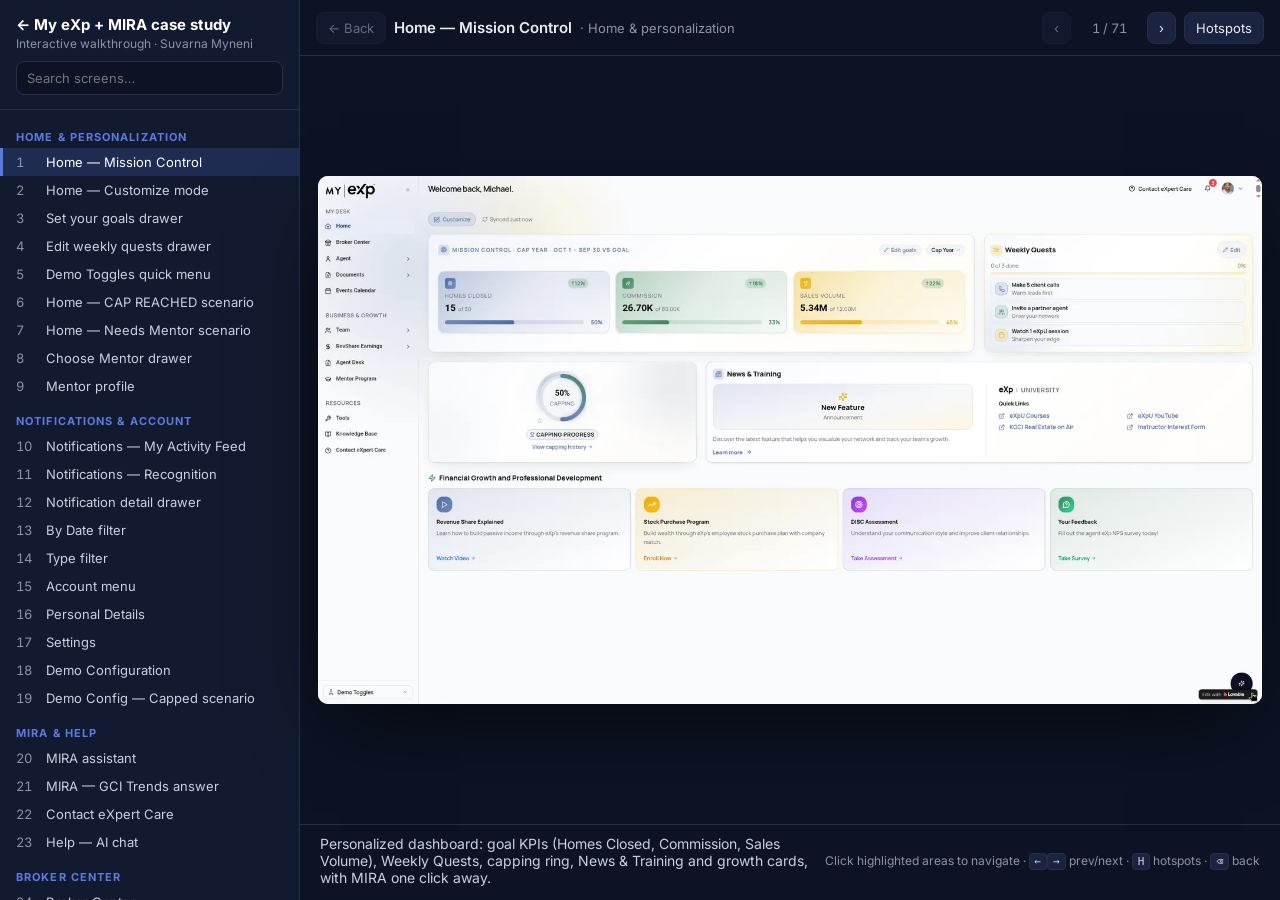
==== walkthrough.html @ e27c68a8 "Publish My eXp + MIRA case study" ====
<!doctype html><html lang="en"><head><meta charset="utf-8"><meta name="viewport" content="width=device-width,initial-scale=1">
<title>My eXp + MIRA — Interactive walkthrough · Suvarna Myneni</title>
<link rel="preconnect" href="https://fonts.googleapis.com"><link href="https://fonts.googleapis.com/css2?family=Inter:wght@400;500;600;700&display=swap" rel="stylesheet">
<style>
:root{--ink:#0f1b33;--muted:#8a93a8;--line:#262f45;--bg:#0d1324;--panel:#121a2f;--brand:#5b7be0;--hot:rgba(91,123,224,.28)}
*{box-sizing:border-box}html,body{height:100%;margin:0}
body{font-family:Inter,system-ui,sans-serif;background:var(--bg);color:#e8ecf5;display:grid;grid-template-columns:300px 1fr;grid-template-rows:56px 1fr auto;grid-template-areas:"side top" "side stage" "side cap";overflow:hidden}
aside{grid-area:side;background:var(--panel);border-right:1px solid var(--line);display:flex;flex-direction:column;min-height:0}
aside .head{padding:14px 16px;border-bottom:1px solid var(--line)}
aside .head a{color:#fff;text-decoration:none;font-weight:700;font-size:15px}
aside .head small{display:block;color:var(--muted);font-size:12px;margin-top:2px}
aside input{width:100%;margin-top:10px;padding:8px 10px;border-radius:8px;border:1px solid var(--line);background:#0d1324;color:#fff;font:inherit;font-size:13px}
#list{overflow:auto;padding:6px 0 20px;flex:1}
#list h4{margin:14px 16px 4px;font-size:11px;letter-spacing:.1em;text-transform:uppercase;color:var(--brand)}
#list button{display:flex;gap:8px;width:100%;text-align:left;background:none;border:0;color:#c9d0e0;padding:6px 16px;font:inherit;font-size:13px;cursor:pointer}
#list button span{color:var(--muted);font-variant-numeric:tabular-nums;min-width:22px}
#list button:hover{background:#1a2440;color:#fff}
#list button.on{background:#1f2c52;color:#fff;box-shadow:inset 3px 0 var(--brand)}
.top{grid-area:top;display:flex;align-items:center;gap:8px;padding:0 16px;border-bottom:1px solid var(--line)}
.top .t{font-weight:600;font-size:15px;white-space:nowrap;overflow:hidden;text-overflow:ellipsis}
.top .sec{color:var(--muted);font-size:13px;white-space:nowrap}
.top .sp{flex:1}
.ib{background:#1a2440;border:1px solid var(--line);color:#e8ecf5;border-radius:8px;padding:7px 11px;font:inherit;font-size:13px;cursor:pointer;white-space:nowrap}
.ib:hover{background:#243159}.ib:disabled{opacity:.4;cursor:default}
.ib.on{background:var(--brand);border-color:var(--brand)}
#count{color:var(--muted);font-size:13px;font-variant-numeric:tabular-nums;min-width:60px;text-align:center}
.stage{grid-area:stage;position:relative;display:flex;align-items:center;justify-content:center;padding:18px;min-height:0;min-width:0}
#frame{position:relative;box-shadow:0 30px 80px -20px rgba(0,0,0,.7);border-radius:10px;overflow:hidden;background:#fff}
#frame img{display:block;width:100%;height:100%;user-select:none;-webkit-user-drag:none}
#hs{position:absolute;inset:0}
#hs a{position:absolute;border-radius:6px;cursor:pointer;transition:background .25s,box-shadow .25s}
#hs a:hover{background:rgba(91,123,224,.12)}
.flash #hs a,.show #hs a{background:var(--hot);box-shadow:0 0 0 2px rgba(91,123,224,.85) inset}
.cap{grid-area:cap;padding:10px 20px 14px;border-top:1px solid var(--line);font-size:14px;color:#c9d0e0;display:flex;gap:16px;align-items:center}
.cap p{margin:0;flex:1}.cap kbd{background:#1a2440;border:1px solid var(--line);border-radius:4px;padding:1px 5px;font-size:11px;color:#c9d0e0}
.hint{color:var(--muted);font-size:12px;white-space:nowrap}
#tip{position:fixed;pointer-events:none;background:#000c;color:#fff;font-size:12px;padding:4px 8px;border-radius:6px;display:none;z-index:9}
#menuBtn{display:none}
@media(max-width:900px){body{grid-template-columns:1fr;grid-template-areas:"top" "stage" "cap"}aside{position:fixed;z-index:10;left:0;top:0;bottom:0;width:290px;transform:translateX(-100%);transition:transform .25s}body.nav aside{transform:none}#menuBtn{display:inline-block}.hint,.top .sec{display:none}}
</style></head><body>
<aside><div class="head"><a href="index.html">← My eXp + MIRA case study</a><small>Interactive walkthrough · Suvarna Myneni</small><input id="q" placeholder="Search screens…" aria-label="Search screens"></div><div id="list"></div></aside>
<div class="top"><button class="ib" id="menuBtn" aria-label="Screens">☰</button><button class="ib" id="back" title="Back (Backspace)">← Back</button><div class="t" id="title"></div><div class="sec" id="sec"></div><div class="sp"></div><button class="ib" id="prev" title="Previous (←)">‹</button><span id="count"></span><button class="ib" id="next" title="Next (→)">›</button><button class="ib" id="toggle" title="Show hotspots (H)">Hotspots</button></div>
<div class="stage" id="stage"><div id="frame"><img id="img" alt=""><div id="hs"></div></div></div>
<div class="cap"><p id="desc"></p><span class="hint">Click highlighted areas to navigate · <kbd>←</kbd><kbd>→</kbd> prev/next · <kbd>H</kbd> hotspots · <kbd>⌫</kbd> back</span></div>
<div id="tip"></div>
<script src="screens.js"></script>
<script>
const S=window.SCREENS,W=1920,H=1072,idx={};S.forEach((s,i)=>idx[s.id]=i);
let cur=0,hist=[],show=false;
const $=id=>document.getElementById(id),img=$('img'),hs=$('hs'),frame=$('frame'),tip=$('tip');
// side list
function buildList(f=''){f=f.toLowerCase();let h='',last='';S.forEach((s,i)=>{if(f&&!(s.title+' '+s.section+' '+s.desc).toLowerCase().includes(f))return;if(s.section!==last){h+=`<h4>${s.section}</h4>`;last=s.section}h+=`<button data-i="${i}" class="${i===cur?'on':''}"><span>${i+1}</span>${s.title}</button>`});$('list').innerHTML=h}
$('list').onclick=e=>{const b=e.target.closest('button');if(b){go(+b.dataset.i,true);document.body.classList.remove('nav')}};
$('q').oninput=e=>buildList(e.target.value);
function fit(){const st=$('stage'),pw=st.clientWidth-36,ph=st.clientHeight-36;let w=pw,h=w*H/W;if(h>ph){h=ph;w=h*W/H}frame.style.width=w+'px';frame.style.height=h+'px'}
addEventListener('resize',fit);
function render(){const s=S[cur];img.src='img/'+s.file+'.webp';img.alt=s.title;$('title').textContent=s.title;$('sec').textContent='· '+s.section;$('desc').textContent=s.desc;$('count').textContent=(cur+1)+' / '+S.length;
hs.innerHTML=s.hotspots.map(h=>`<a href="#${h.to}" data-to="${h.to}" data-l="${h.label.replace(/"/g,'&quot;')} → ${S[idx[h.to]].title.replace(/"/g,'&quot;')}" style="left:${h.x/W*100}%;top:${h.y/H*100}%;width:${h.w/W*100}%;height:${h.h/H*100}%"></a>`).join('');
$('back').disabled=!hist.length;$('prev').disabled=cur===0;$('next').disabled=cur===S.length-1;
document.querySelectorAll('#list button').forEach(b=>b.classList.toggle('on',+b.dataset.i===cur));const on=document.querySelector('#list button.on');on&&on.scrollIntoView({block:'nearest'});
[cur-1,cur+1].forEach(j=>{if(S[j]){const p=new Image();p.src='img/'+S[j].file+'.webp'}});s.hotspots.forEach(h=>{const p=new Image();p.src='img/'+S[idx[h.to]].file+'.webp'});
document.title=s.title+' · MY eXp Plus walkthrough';if(location.hash.slice(1)!==s.id)history.replaceState(null,'','#'+s.id)}
function go(i,push){if(i<0||i>=S.length||i===cur&&push)return;if(push)hist.push(cur);cur=i;render()}
hs.onclick=e=>{const a=e.target.closest('a');if(a){e.preventDefault();e.stopPropagation();tip.style.display='none';go(idx[a.dataset.to],true)}};
frame.addEventListener('click',e=>{if(e.target.closest('#hs a'))return;frame.classList.remove('flash');void frame.offsetWidth;frame.classList.add('flash');clearTimeout(frame._t);frame._t=setTimeout(()=>frame.classList.remove('flash'),700)});
hs.onmousemove=e=>{const a=e.target.closest('a');if(a){tip.textContent=a.dataset.l;tip.style.display='block';tip.style.left=Math.min(e.clientX+14,innerWidth-tip.offsetWidth-8)+'px';tip.style.top=(e.clientY+16)+'px'}else tip.style.display='none'};
hs.onmouseleave=()=>tip.style.display='none';
$('back').onclick=()=>{if(hist.length){cur=hist.pop();render()}};
$('prev').onclick=()=>go(cur-1,true);$('next').onclick=()=>go(cur+1,true);
$('toggle').onclick=()=>{show=!show;frame.classList.toggle('show',show);$('toggle').classList.toggle('on',show)};
$('menuBtn').onclick=()=>document.body.classList.toggle('nav');
addEventListener('keydown',e=>{if(e.target.tagName==='INPUT')return;if(e.key==='ArrowRight')go(cur+1,true);else if(e.key==='ArrowLeft')go(cur-1,true);else if(e.key==='Backspace'){e.preventDefault();$('back').click()}else if(e.key==='h'||e.key==='H')$('toggle').click()});
addEventListener('hashchange',()=>{const i=idx[location.hash.slice(1)];if(i!==undefined&&i!==cur)go(i,true)});
const start=idx[location.hash.slice(1)];cur=start!==undefined?start:0;buildList();render();fit();
</script></body></html>
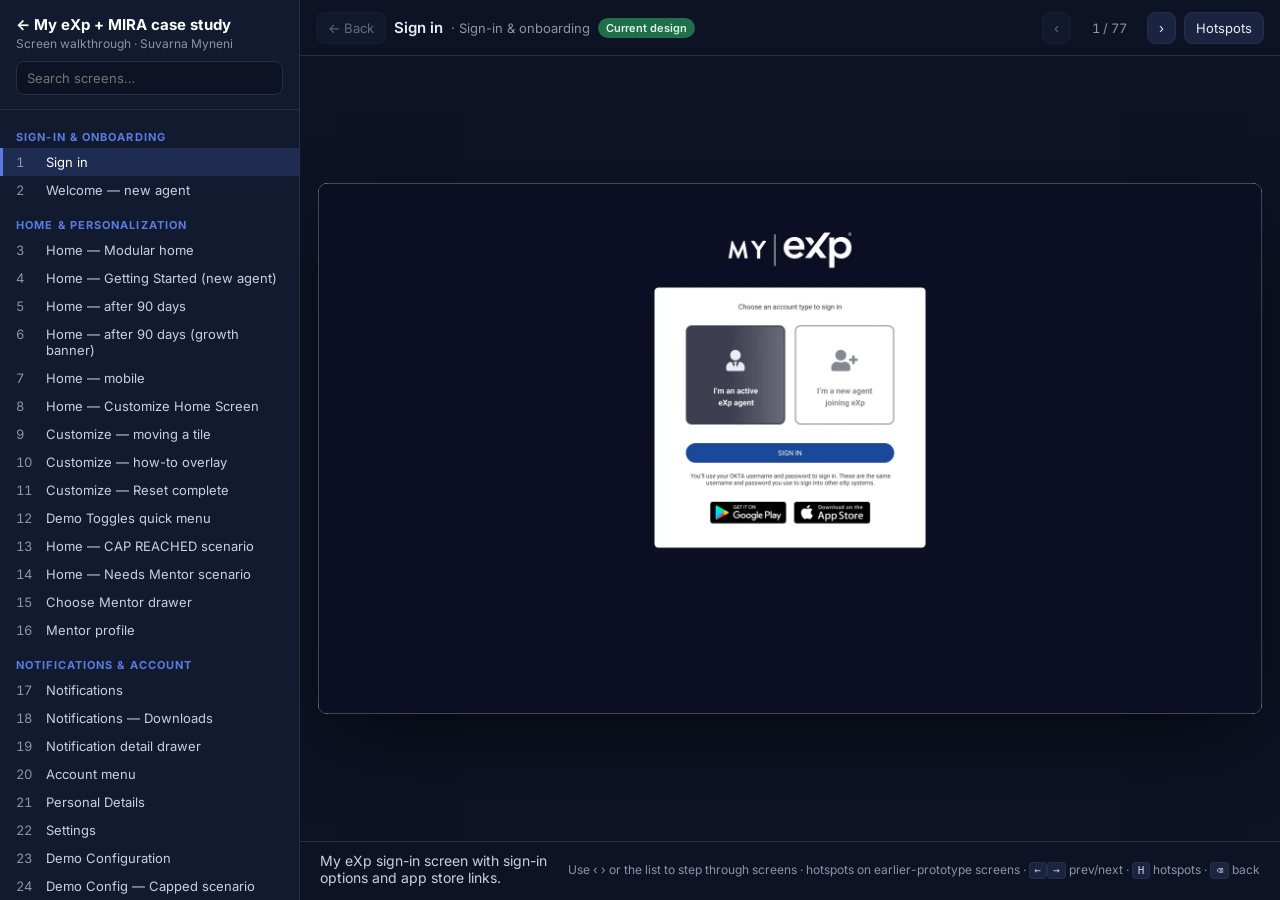
==== commit 808bca19: "Update screens to current Figma design; add Before and After section" ====
--- a/walkthrough.html
+++ b/walkthrough.html
@@ -1,5 +1,5 @@
 <!doctype html><html lang="en"><head><meta charset="utf-8"><meta name="viewport" content="width=device-width,initial-scale=1">
-<title>My eXp + MIRA — Interactive walkthrough · Suvarna Myneni</title>
+<title>My eXp + MIRA — Screen walkthrough · Suvarna Myneni</title>
 <link rel="preconnect" href="https://fonts.googleapis.com"><link href="https://fonts.googleapis.com/css2?family=Inter:wght@400;500;600;700&display=swap" rel="stylesheet">
 <style>
 :root{--ink:#0f1b33;--muted:#8a93a8;--line:#262f45;--bg:#0d1324;--panel:#121a2f;--brand:#5b7be0;--hot:rgba(91,123,224,.28)}
@@ -24,7 +24,7 @@
 .ib:hover{background:#243159}.ib:disabled{opacity:.4;cursor:default}
 .ib.on{background:var(--brand);border-color:var(--brand)}
 #count{color:var(--muted);font-size:13px;font-variant-numeric:tabular-nums;min-width:60px;text-align:center}
-.stage{grid-area:stage;position:relative;display:flex;align-items:center;justify-content:center;padding:18px;min-height:0;min-width:0}
+.stage{grid-area:stage;position:relative;display:flex;align-items:center;justify-content:center;padding:18px;min-height:0;min-width:0;overflow:auto}.stage.tall{align-items:flex-start}.badge{font-size:11px;font-weight:600;padding:3px 8px;border-radius:999px;white-space:nowrap;background:#1f6f4a;color:#dff7ea}.badge.old{background:#3a3f52;color:#c9d0e0}
 #frame{position:relative;box-shadow:0 30px 80px -20px rgba(0,0,0,.7);border-radius:10px;overflow:hidden;background:#fff}
 #frame img{display:block;width:100%;height:100%;user-select:none;-webkit-user-drag:none}
 #hs{position:absolute;inset:0}
@@ -38,10 +38,10 @@
 #menuBtn{display:none}
 @media(max-width:900px){body{grid-template-columns:1fr;grid-template-areas:"top" "stage" "cap"}aside{position:fixed;z-index:10;left:0;top:0;bottom:0;width:290px;transform:translateX(-100%);transition:transform .25s}body.nav aside{transform:none}#menuBtn{display:inline-block}.hint,.top .sec{display:none}}
 </style></head><body>
-<aside><div class="head"><a href="index.html">← My eXp + MIRA case study</a><small>Interactive walkthrough · Suvarna Myneni</small><input id="q" placeholder="Search screens…" aria-label="Search screens"></div><div id="list"></div></aside>
-<div class="top"><button class="ib" id="menuBtn" aria-label="Screens">☰</button><button class="ib" id="back" title="Back (Backspace)">← Back</button><div class="t" id="title"></div><div class="sec" id="sec"></div><div class="sp"></div><button class="ib" id="prev" title="Previous (←)">‹</button><span id="count"></span><button class="ib" id="next" title="Next (→)">›</button><button class="ib" id="toggle" title="Show hotspots (H)">Hotspots</button></div>
+<aside><div class="head"><a href="index.html">← My eXp + MIRA case study</a><small>Screen walkthrough · Suvarna Myneni</small><input id="q" placeholder="Search screens…" aria-label="Search screens"></div><div id="list"></div></aside>
+<div class="top"><button class="ib" id="menuBtn" aria-label="Screens">☰</button><button class="ib" id="back" title="Back (Backspace)">← Back</button><div class="t" id="title"></div><div class="sec" id="sec"></div><span class="badge" id="badge"></span><div class="sp"></div><button class="ib" id="prev" title="Previous (←)">‹</button><span id="count"></span><button class="ib" id="next" title="Next (→)">›</button><button class="ib" id="toggle" title="Show hotspots (H)">Hotspots</button></div>
 <div class="stage" id="stage"><div id="frame"><img id="img" alt=""><div id="hs"></div></div></div>
-<div class="cap"><p id="desc"></p><span class="hint">Click highlighted areas to navigate · <kbd>←</kbd><kbd>→</kbd> prev/next · <kbd>H</kbd> hotspots · <kbd>⌫</kbd> back</span></div>
+<div class="cap"><p id="desc"></p><span class="hint">Use ‹ › or the list to step through screens · hotspots on earlier-prototype screens · <kbd>←</kbd><kbd>→</kbd> prev/next · <kbd>H</kbd> hotspots · <kbd>⌫</kbd> back</span></div>
 <div id="tip"></div>
 <script src="screens.js"></script>
 <script>
@@ -52,14 +52,14 @@
 function buildList(f=''){f=f.toLowerCase();let h='',last='';S.forEach((s,i)=>{if(f&&!(s.title+' '+s.section+' '+s.desc).toLowerCase().includes(f))return;if(s.section!==last){h+=`<h4>${s.section}</h4>`;last=s.section}h+=`<button data-i="${i}" class="${i===cur?'on':''}"><span>${i+1}</span>${s.title}</button>`});$('list').innerHTML=h}
 $('list').onclick=e=>{const b=e.target.closest('button');if(b){go(+b.dataset.i,true);document.body.classList.remove('nav')}};
 $('q').oninput=e=>buildList(e.target.value);
-function fit(){const st=$('stage'),pw=st.clientWidth-36,ph=st.clientHeight-36;let w=pw,h=w*H/W;if(h>ph){h=ph;w=h*W/H}frame.style.width=w+'px';frame.style.height=h+'px'}
+function fit(){const s=S[cur],st=$('stage'),pw=st.clientWidth-36,ph=st.clientHeight-36,iw=s.w||W,ih=s.h||H;let w=Math.min(pw,iw),h=w*ih/iw;const tall=ih/iw>0.8;if(!tall&&h>ph){h=ph;w=h*iw/ih}st.classList.toggle('tall',tall&&h>ph);frame.style.width=w+'px';frame.style.height=h+'px'}
 addEventListener('resize',fit);
-function render(){const s=S[cur];img.src='img/'+s.file+'.webp';img.alt=s.title;$('title').textContent=s.title;$('sec').textContent='· '+s.section;$('desc').textContent=s.desc;$('count').textContent=(cur+1)+' / '+S.length;
+function render(){const s=S[cur];img.src=s.img;$('badge').textContent=s.v2?'Current design':'Earlier prototype';$('badge').className='badge'+(s.v2?'':' old');$('badge').title=s.v2?('Source: '+s.source):'From the earlier Lovable prototype; no updated design frame yet';img.alt=s.title;$('title').textContent=s.title;$('sec').textContent='· '+s.section;$('desc').textContent=s.desc;$('count').textContent=(cur+1)+' / '+S.length;
 hs.innerHTML=s.hotspots.map(h=>`<a href="#${h.to}" data-to="${h.to}" data-l="${h.label.replace(/"/g,'&quot;')} → ${S[idx[h.to]].title.replace(/"/g,'&quot;')}" style="left:${h.x/W*100}%;top:${h.y/H*100}%;width:${h.w/W*100}%;height:${h.h/H*100}%"></a>`).join('');
 $('back').disabled=!hist.length;$('prev').disabled=cur===0;$('next').disabled=cur===S.length-1;
 document.querySelectorAll('#list button').forEach(b=>b.classList.toggle('on',+b.dataset.i===cur));const on=document.querySelector('#list button.on');on&&on.scrollIntoView({block:'nearest'});
-[cur-1,cur+1].forEach(j=>{if(S[j]){const p=new Image();p.src='img/'+S[j].file+'.webp'}});s.hotspots.forEach(h=>{const p=new Image();p.src='img/'+S[idx[h.to]].file+'.webp'});
-document.title=s.title+' · MY eXp Plus walkthrough';if(location.hash.slice(1)!==s.id)history.replaceState(null,'','#'+s.id)}
+[cur-1,cur+1].forEach(j=>{if(S[j]){const p=new Image();p.src=S[j].img}});s.hotspots.forEach(h=>{const p=new Image();p.src=S[idx[h.to]].img});fit();$('stage').scrollTop=0;
+document.title=s.title+' · My eXp + MIRA walkthrough';if(location.hash.slice(1)!==s.id)history.replaceState(null,'','#'+s.id)}
 function go(i,push){if(i<0||i>=S.length||i===cur&&push)return;if(push)hist.push(cur);cur=i;render()}
 hs.onclick=e=>{const a=e.target.closest('a');if(a){e.preventDefault();e.stopPropagation();tip.style.display='none';go(idx[a.dataset.to],true)}};
 frame.addEventListener('click',e=>{if(e.target.closest('#hs a'))return;frame.classList.remove('flash');void frame.offsetWidth;frame.classList.add('flash');clearTimeout(frame._t);frame._t=setTimeout(()=>frame.classList.remove('flash'),700)});
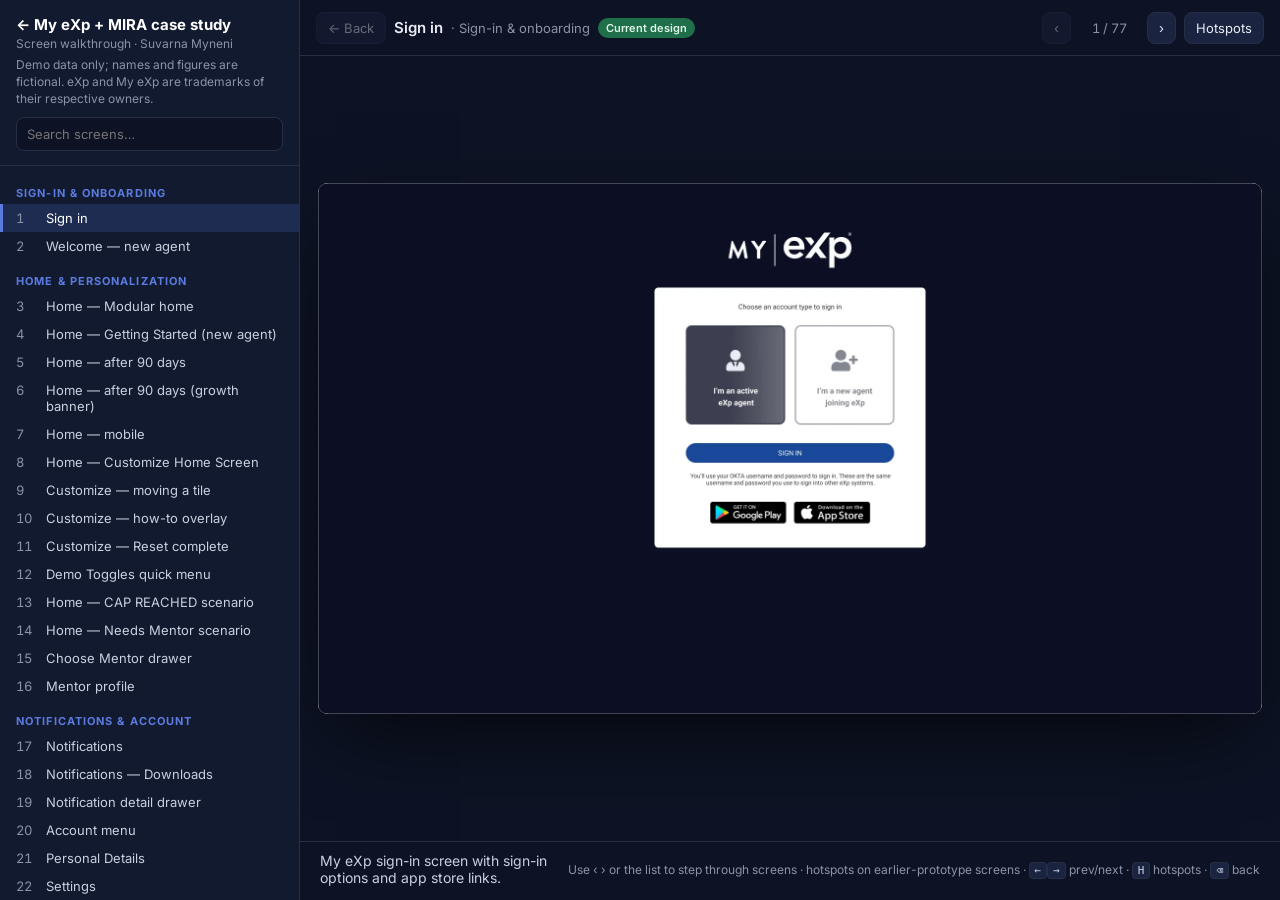
==== commit e96d5099: "Reword project framing and disclaimer notes" ====
--- a/walkthrough.html
+++ b/walkthrough.html
@@ -38,7 +38,7 @@
 #menuBtn{display:none}
 @media(max-width:900px){body{grid-template-columns:1fr;grid-template-areas:"top" "stage" "cap"}aside{position:fixed;z-index:10;left:0;top:0;bottom:0;width:290px;transform:translateX(-100%);transition:transform .25s}body.nav aside{transform:none}#menuBtn{display:inline-block}.hint,.top .sec{display:none}}
 </style></head><body>
-<aside><div class="head"><a href="index.html">← My eXp + MIRA case study</a><small>Screen walkthrough · Suvarna Myneni</small><input id="q" placeholder="Search screens…" aria-label="Search screens"></div><div id="list"></div></aside>
+<aside><div class="head"><a href="index.html">← My eXp + MIRA case study</a><small>Screen walkthrough · Suvarna Myneni</small><small style="margin-top:6px;line-height:1.4">Demo data only; names and figures are fictional. eXp and My eXp are trademarks of their respective owners.</small><input id="q" placeholder="Search screens…" aria-label="Search screens"></div><div id="list"></div></aside>
 <div class="top"><button class="ib" id="menuBtn" aria-label="Screens">☰</button><button class="ib" id="back" title="Back (Backspace)">← Back</button><div class="t" id="title"></div><div class="sec" id="sec"></div><span class="badge" id="badge"></span><div class="sp"></div><button class="ib" id="prev" title="Previous (←)">‹</button><span id="count"></span><button class="ib" id="next" title="Next (→)">›</button><button class="ib" id="toggle" title="Show hotspots (H)">Hotspots</button></div>
 <div class="stage" id="stage"><div id="frame"><img id="img" alt=""><div id="hs"></div></div></div>
 <div class="cap"><p id="desc"></p><span class="hint">Use ‹ › or the list to step through screens · hotspots on earlier-prototype screens · <kbd>←</kbd><kbd>→</kbd> prev/next · <kbd>H</kbd> hotspots · <kbd>⌫</kbd> back</span></div>
